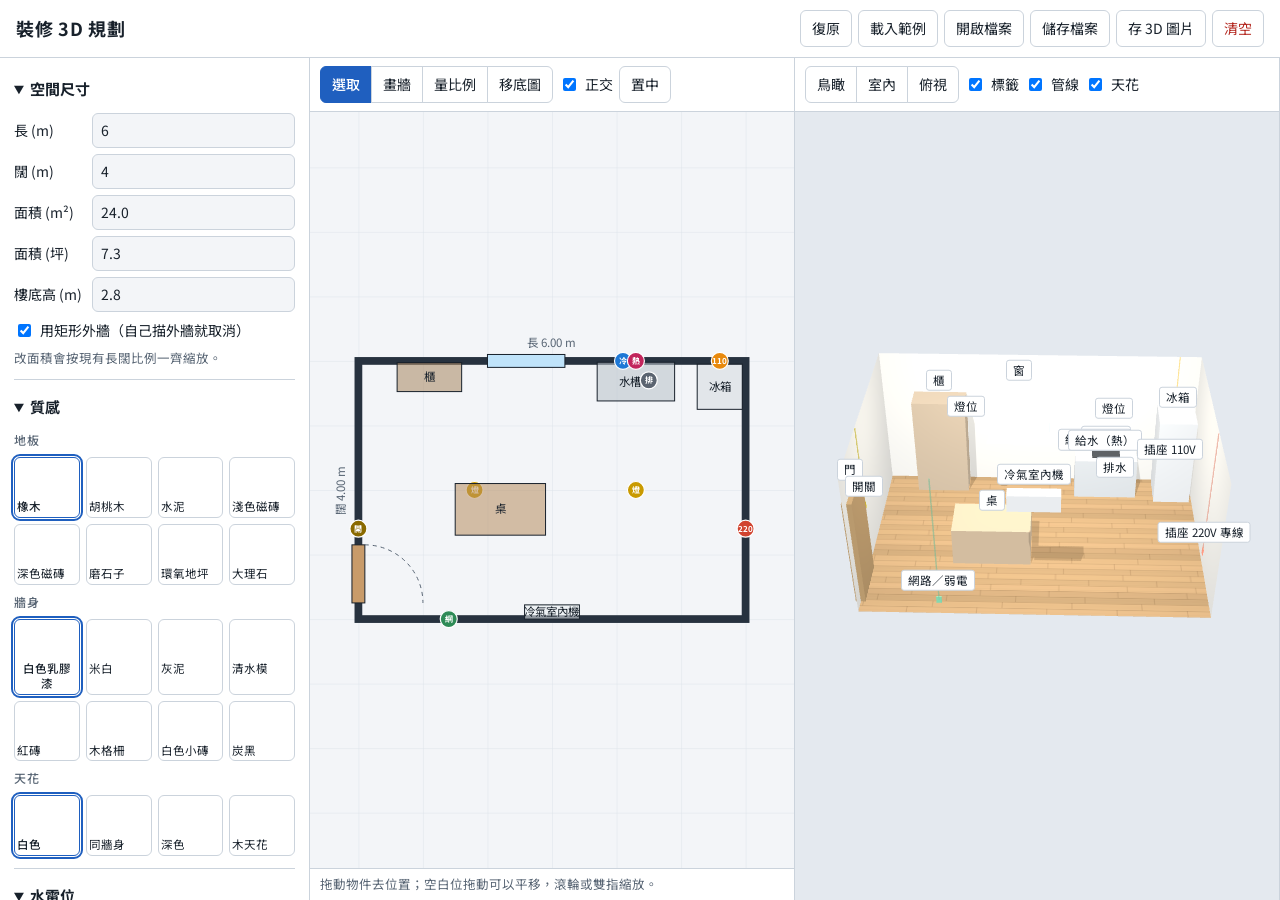
==== planner/index.html @ 6c9988e8 "Add renovation planner with 2D editor and live 3D preview Room size by length/width or area, ceiling" ====
<!doctype html>
<html lang="zh-Hant">
<head>
<meta charset="utf-8">
<meta name="viewport" content="width=device-width, initial-scale=1">
<title>裝修 3D 規劃</title>
<link rel="stylesheet" href="https://fonts.googleapis.com/css2?family=Noto+Sans+TC:wght@400;500;700&display=swap">
<link rel="stylesheet" href="style.css">
</head>
<body>
<header>
  <h1>裝修 3D 規劃</h1>
  <div class="acts">
    <button id="b-undo" title="復原上一步">復原</button>
    <button id="b-sample">載入範例</button>
    <button id="b-import">開啟檔案</button>
    <button id="b-export">儲存檔案</button>
    <button id="b-png">存 3D 圖片</button>
    <button id="b-clear" class="warn">清空</button>
    <input type="file" id="f-import" accept=".json,application/json" hidden>
  </div>
</header>

<main>
<aside id="side">
  <section id="sel" hidden>
    <h2 id="sel-title">選取中</h2>
    <div class="grid2" id="sel-fields"></div>
    <div class="row">
      <button id="sel-rot">旋轉 90°</button>
      <button id="sel-dup">複製</button>
      <button id="sel-del" class="warn">刪除</button>
    </div>
  </section>

  <details open>
    <summary>空間尺寸</summary>
    <div class="grid2">
      <label for="r-w">長 (m)</label><input id="r-w" type="number" min="1" max="60" step="0.05">
      <label for="r-d">闊 (m)</label><input id="r-d" type="number" min="1" max="60" step="0.05">
      <label for="r-a">面積 (m²)</label><input id="r-a" type="number" min="1" max="3000" step="0.1">
      <label for="r-p">面積 (坪)</label><input id="r-p" type="number" min="0.3" max="900" step="0.1">
      <label for="r-h">樓底高 (m)</label><input id="r-h" type="number" min="2" max="8" step="0.05">
    </div>
    <label class="chk"><input id="r-shell" type="checkbox"> 用矩形外牆（自己描外牆就取消）</label>
    <p class="tip">改面積會按現有長闊比例一齊縮放。</p>
  </details>

  <details open>
    <summary>質感</summary>
    <h3>地板</h3><div class="sw" id="m-floor"></div>
    <h3>牆身</h3><div class="sw" id="m-wall"></div>
    <h3>天花</h3><div class="sw" id="m-ceil"></div>
  </details>

  <details open>
    <summary>水電位</summary>
    <div class="pal" id="pal-util"></div>
    <p class="tip">㩒一下加入，再喺平面圖拖去位置。貼近牆會自動吸附上牆。</p>
    <div class="tw"><table id="sched"><thead><tr><th>項目</th><th>X</th><th>Y</th><th>離地</th></tr></thead><tbody></tbody></table></div>
  </details>

  <details>
    <summary>門窗</summary>
    <div class="pal" id="pal-open"></div>
  </details>

  <details>
    <summary>電器・傢俬</summary>
    <div class="pal" id="pal-furn"></div>
  </details>

  <details>
    <summary>平面圖底圖</summary>
    <label for="f-bg" class="filebtn">上傳平面圖（圖片或 PDF）</label>
    <input type="file" id="f-bg" accept="image/*,application/pdf,.pdf" hidden>
    <ol class="tip">
      <li>上傳之後底圖會墊喺平面下面。</li>
      <li>揀「量比例」，喺圖上㩒兩點，再輸入嗰段嘅實際長度。</li>
      <li>用「移底圖」對準位置，再用「畫牆」照住描。</li>
    </ol>
    <div class="grid2">
      <label for="bg-op">透明度</label><input id="bg-op" type="range" min="0.1" max="1" step="0.05">
    </div>
    <label class="chk"><input id="bg-show" type="checkbox"> 顯示底圖</label>
    <label class="chk"><input id="bg-3d" type="checkbox"> 3D 地面都顯示底圖</label>
    <div class="row"><button id="bg-del" class="warn">移除底圖</button></div>
  </details>
</aside>

<section id="p2d" class="pane">
  <div class="tb">
    <div class="seg" role="group" aria-label="工具">
      <button data-tool="select" aria-pressed="true">選取</button>
      <button data-tool="wall" aria-pressed="false">畫牆</button>
      <button data-tool="cal" aria-pressed="false">量比例</button>
      <button data-tool="bg" aria-pressed="false">移底圖</button>
    </div>
    <label class="chk"><input id="ortho" type="checkbox" checked> 正交</label>
    <button id="b-fit">置中</button>
    <button id="b-wend" hidden>完成畫牆</button>
  </div>
  <form id="calform" class="tb" hidden>
    <label for="cal-m">呢兩點實際距離 (m)</label>
    <input id="cal-m" type="number" min="0.01" step="0.01" required>
    <button type="submit">套用</button>
    <button type="button" id="cal-x">取消</button>
  </form>
  <svg id="plan" aria-label="平面圖編輯區"></svg>
  <div class="hint" id="hint"></div>
</section>

<section id="p3d" class="pane">
  <div class="tb">
    <div class="seg" role="group" aria-label="視角">
      <button data-view="bird">鳥瞰</button>
      <button data-view="in">室內</button>
      <button data-view="top">俯視</button>
    </div>
    <label class="chk"><input id="o-lab" type="checkbox" checked> 標籤</label>
    <label class="chk"><input id="o-pipe" type="checkbox" checked> 管線</label>
    <label class="chk"><input id="o-ceil" type="checkbox" checked> 天花</label>
  </div>
  <div id="glwrap"><canvas id="gl" aria-label="3D 預覽，可拖動旋轉"></canvas><div id="labels"></div></div>
</section>
</main>

<script src="vendor/three.min.js"></script>
<script src="vendor/OrbitControls.js"></script>
<script src="app.js"></script>
</body>
</html>
---- planner/style.css ----
/* 製圖桌：冷調紙白＋藍圖藍。左欄設定，中間平面，右邊 3D。 */
:root{
  --paper:#F3F5F8; --panel:#FFFFFF; --ink:#18212B; --dim:#586574; --line:#CBD3DC; --grid:#DDE3EA;
  --blue:#1F5FBF; --blue-ink:#FFFFFF; --wall:#27323F; --warn:#B3261E; --sel:#E8890C; --stage:#E4E9EF;
  --sans:'Noto Sans TC','PingFang TC','Microsoft JhengHei',system-ui,sans-serif;
}
@media (prefers-color-scheme:dark){:root{
  color-scheme:dark;
  --paper:#12161C; --panel:#1A2029; --ink:#E7ECF2; --dim:#9BA8B7; --line:#38424F; --grid:#252D38;
  --blue:#6FA8FF; --blue-ink:#0B1420; --wall:#DCE3EA; --warn:#FF8A80; --sel:#FFB454; --stage:#0E1217;
}}
*{box-sizing:border-box}
html,body{height:100%}
body{margin:0;background:var(--paper);color:var(--ink);font:14px/1.5 var(--sans);display:flex;flex-direction:column}
[hidden]{display:none!important}
header{display:flex;flex-wrap:wrap;gap:10px;align-items:center;justify-content:space-between;padding:10px 16px;border-bottom:1px solid var(--line);background:var(--panel)}
h1{margin:0;font-size:18px;font-weight:700;letter-spacing:.04em}
.acts,.row,.tb{display:flex;flex-wrap:wrap;gap:6px;align-items:center}
button,.filebtn{font:inherit;color:var(--ink);background:var(--panel);border:1px solid var(--line);border-radius:6px;padding:7px 11px;min-height:36px;cursor:pointer}
button:hover,.filebtn:hover{border-color:var(--blue)}
button:focus-visible,input:focus-visible,summary:focus-visible,.filebtn:focus-visible{outline:2px solid var(--blue);outline-offset:1px}
button[aria-pressed="true"]{background:var(--blue);color:var(--blue-ink);border-color:var(--blue);font-weight:500}
button.warn{color:var(--warn)}
.filebtn{display:block;text-align:center;border-style:dashed;border-color:var(--blue);color:var(--blue)}
main{flex:1;min-height:0;display:grid;grid-template-columns:310px minmax(0,1fr) minmax(0,1fr)}
#side{overflow-y:auto;border-right:1px solid var(--line);background:var(--panel);padding:8px 14px 24px;display:flex;flex-direction:column;gap:4px}
#side details,#sel{border-bottom:1px solid var(--line);padding:8px 0 12px;display:flex;flex-direction:column;gap:8px}
#side details>*:not(summary){margin-top:8px}
summary{cursor:pointer;font-weight:700;font-size:15px;padding:4px 0}
#sel{border:1px solid var(--sel);border-radius:8px;padding:10px 12px}
h2{margin:0;font-size:15px}
h3{margin:0;font-size:12px;font-weight:500;color:var(--dim);letter-spacing:.08em}
.grid2{display:grid;grid-template-columns:auto minmax(0,1fr);gap:6px 10px;align-items:center}
input[type=number],input[type=text]{font:inherit;width:100%;padding:6px 8px;border:1px solid var(--line);border-radius:6px;background:var(--paper);color:var(--ink);font-variant-numeric:tabular-nums}
input[type=range]{width:100%}
.chk{display:flex;gap:6px;align-items:center;cursor:pointer}
.tip{margin:0;font-size:12.5px;color:var(--dim);padding-left:0}
ol.tip{padding-left:18px}
.sw{display:grid;grid-template-columns:repeat(4,minmax(0,1fr));gap:6px}
.sw button{padding:0;min-height:0;display:flex;flex-direction:column;overflow:hidden;font-size:11.5px;line-height:1.3;text-align:center}
.sw button i{display:block;height:38px;background-size:cover}
.sw button span{padding:3px 2px}
.sw button[aria-pressed="true"]{outline:2px solid var(--blue);outline-offset:1px;background:var(--panel);color:var(--ink)}
.pal{display:grid;grid-template-columns:repeat(2,minmax(0,1fr));gap:6px}
.pal button{display:flex;align-items:center;gap:7px;text-align:left;padding:6px 8px;font-size:13px}
.pal button i{flex:none;width:14px;height:14px;border-radius:50%}
.pal button i.sq{border-radius:2px}
.tw{overflow-x:auto}
table{border-collapse:collapse;width:100%;font-size:12.5px;font-variant-numeric:tabular-nums}
th,td{text-align:right;padding:3px 6px;border-bottom:1px solid var(--line);white-space:nowrap}
th:first-child,td:first-child{text-align:left}
th{color:var(--dim);font-weight:500}
.pane{display:flex;flex-direction:column;min-width:0;min-height:0;border-right:1px solid var(--line)}
.tb{padding:8px 10px;border-bottom:1px solid var(--line);background:var(--panel)}
.seg{display:flex;gap:0}
.seg button{border-radius:0;margin-left:-1px}
.seg button:first-child{border-radius:6px 0 0 6px;margin-left:0}
.seg button:last-child{border-radius:0 6px 6px 0}
#calform input{width:110px}
#plan{flex:1;min-height:0;width:100%;background:var(--paper);touch-action:none;cursor:default;user-select:none}
#plan.t-wall,#plan.t-cal{cursor:crosshair}
#plan.t-bg{cursor:move}
#plan text{font-family:var(--sans);pointer-events:none;user-select:none}
.hint{padding:6px 10px;font-size:12.5px;color:var(--dim);border-top:1px solid var(--line);background:var(--panel);min-height:32px}
#glwrap{position:relative;flex:1;min-height:0;background:var(--stage)}
#gl{position:absolute;inset:0;width:100%;height:100%;display:block;touch-action:none}
#labels{position:absolute;inset:0;overflow:hidden;pointer-events:none}
.lb{position:absolute;transform:translate(-50%,-100%);padding:1px 6px;border-radius:3px;font-size:11.5px;white-space:nowrap;background:var(--panel);color:var(--ink);border:1px solid var(--line)}
@media (max-width:1000px){
  body{height:auto}
  main{display:flex;flex-direction:column}
  .pane{height:62vh;border-right:0;border-bottom:1px solid var(--line)}
  #side{order:3;border-right:0;overflow:visible}
  #p2d{order:1}#p3d{order:2}
}
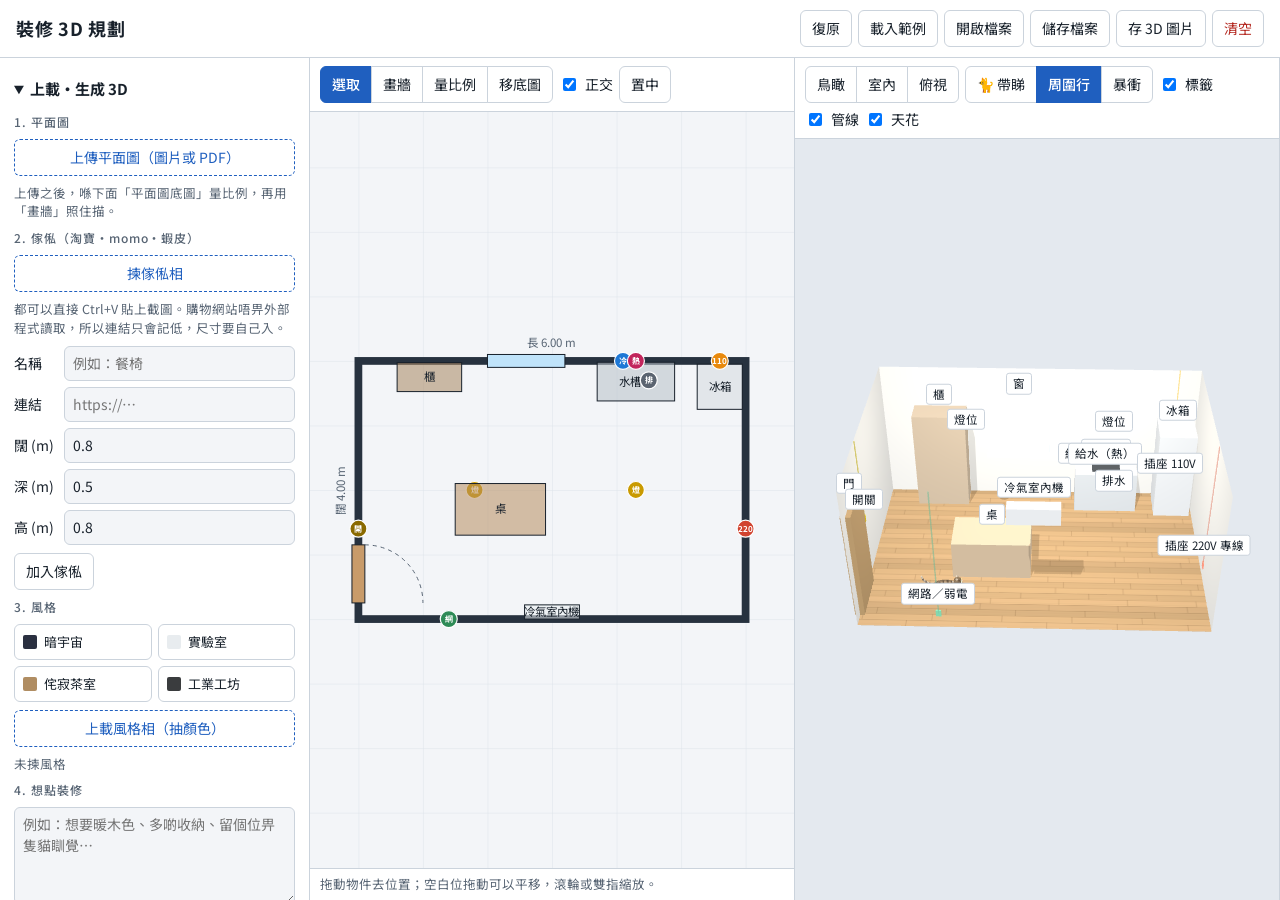
==== commit 6fc3b632: "Add cat tour/wander/zoom modes and upload-to-3D in planner - Move the tabby cat into shared assets/c" ====
--- a/planner/index.html
+++ b/planner/index.html
@@ -4,6 +4,7 @@
 <meta charset="utf-8">
 <meta name="viewport" content="width=device-width, initial-scale=1">
 <title>裝修 3D 規劃</title>
+<link rel="icon" href="../assets/favicon.svg" type="image/svg+xml">
 <link rel="stylesheet" href="https://fonts.googleapis.com/css2?family=Noto+Sans+TC:wght@400;500;700&display=swap">
 <link rel="stylesheet" href="style.css">
 </head>
@@ -32,6 +33,36 @@
       <button id="sel-del" class="warn">刪除</button>
     </div>
   </section>
+
+  <details open id="gen">
+    <summary>上載・生成 3D</summary>
+    <h3>1. 平面圖</h3>
+    <label for="f-bg" class="filebtn">上傳平面圖（圖片或 PDF）</label>
+    <p class="tip">上傳之後，喺下面「平面圖底圖」量比例，再用「畫牆」照住描。</p>
+    <h3>2. 傢俬（淘寶・momo・蝦皮）</h3>
+    <label for="fu-img" class="filebtn">揀傢俬相</label>
+    <input type="file" id="fu-img" accept="image/*" hidden>
+    <img id="fu-prev" alt="傢俬相預覽" hidden>
+    <p class="tip">都可以直接 Ctrl+V 貼上截圖。購物網站唔畀外部程式讀取，所以連結只會記低，尺寸要自己入。</p>
+    <div class="grid2">
+      <label for="fu-name">名稱</label><input id="fu-name" type="text" maxlength="30" placeholder="例如：餐椅">
+      <label for="fu-link">連結</label><input id="fu-link" type="url" placeholder="https://…">
+      <label for="fu-w">闊 (m)</label><input id="fu-w" type="number" min="0.05" max="20" step="0.05" value="0.8">
+      <label for="fu-d">深 (m)</label><input id="fu-d" type="number" min="0.05" max="20" step="0.05" value="0.5">
+      <label for="fu-h">高 (m)</label><input id="fu-h" type="number" min="0.05" max="20" step="0.05" value="0.8">
+    </div>
+    <button id="fu-add">加入傢俬</button>
+    <p class="tip" id="fu-msg" aria-live="polite"></p>
+    <h3>3. 風格</h3>
+    <div class="pal" id="st-pre"></div>
+    <label for="st-img" class="filebtn">上載風格相（抽顏色）</label>
+    <input type="file" id="st-img" accept="image/*" hidden>
+    <div id="st-cur" class="tip"></div>
+    <h3>4. 想點裝修</h3>
+    <textarea id="brief" rows="4" maxlength="1000" aria-label="想點裝修" placeholder="例如：想要暖木色、多啲收納、留個位畀隻貓瞓覺…"></textarea>
+    <p class="tip">只會存喺你部機。貓帶睇嗰陣會讀返出嚟。</p>
+    <button id="b-gen" class="primary">生成 3D・貓帶睇</button>
+  </details>
 
   <details open>
     <summary>空間尺寸</summary>
@@ -117,6 +148,11 @@
       <button data-view="in">室內</button>
       <button data-view="top">俯視</button>
     </div>
+    <div class="seg" role="group" aria-label="貓模式">
+      <button data-cm="tour" aria-pressed="false">🐈 帶睇</button>
+      <button data-cm="wander" aria-pressed="true">周圍行</button>
+      <button data-cm="zoom" aria-pressed="false">暴衝</button>
+    </div>
     <label class="chk"><input id="o-lab" type="checkbox" checked> 標籤</label>
     <label class="chk"><input id="o-pipe" type="checkbox" checked> 管線</label>
     <label class="chk"><input id="o-ceil" type="checkbox" checked> 天花</label>
@@ -127,6 +163,7 @@
 
 <script src="vendor/three.min.js"></script>
 <script src="vendor/OrbitControls.js"></script>
+<script src="../assets/cat.js"></script>
 <script src="app.js"></script>
 </body>
 </html>
--- a/planner/style.css
+++ b/planner/style.css
@@ -31,8 +31,17 @@
 h2{margin:0;font-size:15px}
 h3{margin:0;font-size:12px;font-weight:500;color:var(--dim);letter-spacing:.08em}
 .grid2{display:grid;grid-template-columns:auto minmax(0,1fr);gap:6px 10px;align-items:center}
-input[type=number],input[type=text]{font:inherit;width:100%;padding:6px 8px;border:1px solid var(--line);border-radius:6px;background:var(--paper);color:var(--ink);font-variant-numeric:tabular-nums}
+input[type=number],input[type=text],input[type=url],textarea{font:inherit;width:100%;padding:6px 8px;border:1px solid var(--line);border-radius:6px;background:var(--paper);color:var(--ink);font-variant-numeric:tabular-nums}
 input[type=range]{width:100%}
+textarea{resize:vertical;min-height:72px;line-height:1.5}
+textarea:focus-visible{outline:2px solid var(--blue);outline-offset:1px}
+button.primary{background:var(--blue);color:var(--blue-ink);border-color:var(--blue);font-weight:700}
+#fu-prev{display:block;max-width:100%;max-height:140px;margin-inline:auto;object-fit:contain;border:1px solid var(--line);border-radius:6px;background:#fff}
+#st-cur{display:flex;flex-wrap:wrap;gap:6px;align-items:center}
+#st-cur img{width:44px;height:44px;object-fit:cover;border-radius:4px;border:1px solid var(--line)}
+#st-cur i{display:inline-block;width:20px;height:20px;border-radius:4px;border:1px solid var(--line)}
+.sel-photo{grid-column:1/-1;max-width:100%;max-height:120px;object-fit:contain;justify-self:center}
+#sel-fields a{color:var(--blue);overflow-wrap:anywhere}
 .chk{display:flex;gap:6px;align-items:center;cursor:pointer}
 .tip{margin:0;font-size:12.5px;color:var(--dim);padding-left:0}
 ol.tip{padding-left:18px}
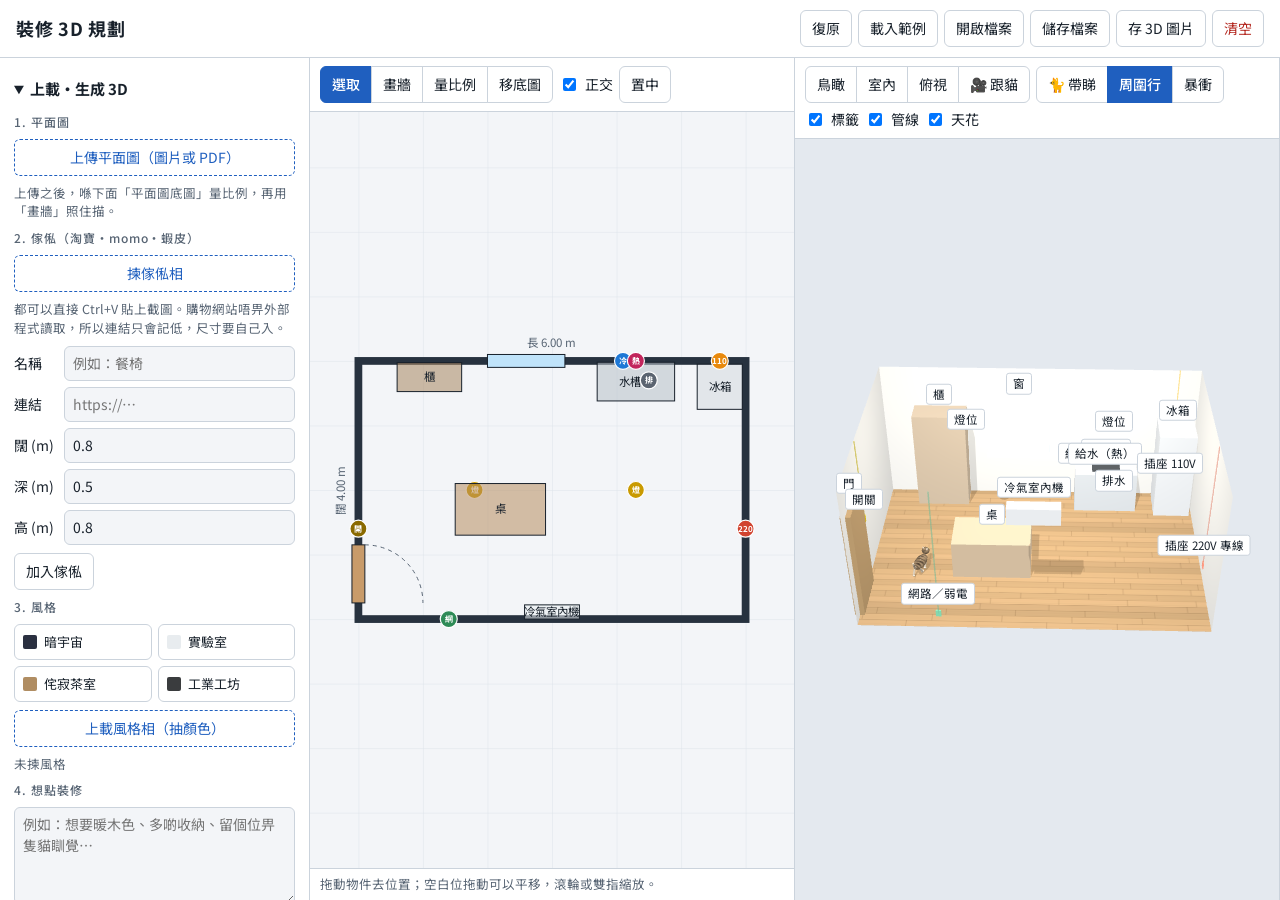
==== commit b36aed95: "Add follow-cat view and 360° orbit at tour stops - New "🎥 跟貓" view on both pages: the follow camera " ====
--- a/planner/index.html
+++ b/planner/index.html
@@ -147,6 +147,7 @@
       <button data-view="bird">鳥瞰</button>
       <button data-view="in">室內</button>
       <button data-view="top">俯視</button>
+      <button id="v-follow" aria-pressed="false">🎥 跟貓</button>
     </div>
     <div class="seg" role="group" aria-label="貓模式">
       <button data-cm="tour" aria-pressed="false">🐈 帶睇</button>
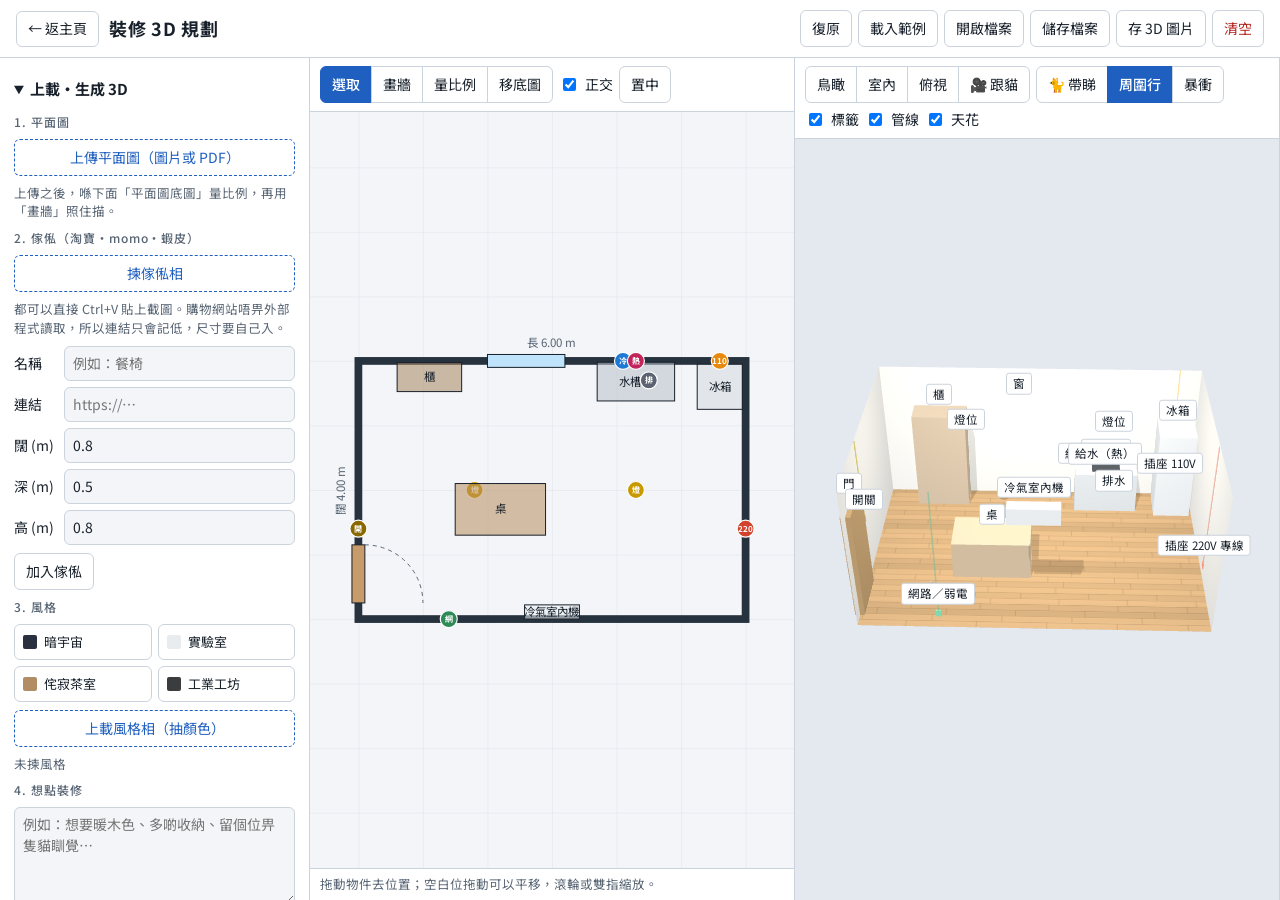
==== commit ba323c5a: "Add home button to the planner header "← 返主頁" next to the planner title links back to the Studio pag" ====
--- a/planner/index.html
+++ b/planner/index.html
@@ -10,7 +10,7 @@
 </head>
 <body>
 <header>
-  <h1>裝修 3D 規劃</h1>
+  <div class="title"><a id="to-home" href="../">← 返主頁</a><h1>裝修 3D 規劃</h1></div>
   <div class="acts">
     <button id="b-undo" title="復原上一步">復原</button>
     <button id="b-sample">載入範例</button>
--- a/planner/style.css
+++ b/planner/style.css
@@ -15,6 +15,10 @@
 [hidden]{display:none!important}
 header{display:flex;flex-wrap:wrap;gap:10px;align-items:center;justify-content:space-between;padding:10px 16px;border-bottom:1px solid var(--line);background:var(--panel)}
 h1{margin:0;font-size:18px;font-weight:700;letter-spacing:.04em}
+.title{display:flex;align-items:center;gap:10px;min-width:0}
+#to-home{display:inline-flex;align-items:center;min-height:36px;padding:6px 11px;border:1px solid var(--line);border-radius:6px;color:var(--ink);text-decoration:none;white-space:nowrap}
+#to-home:hover{border-color:var(--blue)}
+#to-home:focus-visible{outline:2px solid var(--blue);outline-offset:1px}
 .acts,.row,.tb{display:flex;flex-wrap:wrap;gap:6px;align-items:center}
 button,.filebtn{font:inherit;color:var(--ink);background:var(--panel);border:1px solid var(--line);border-radius:6px;padding:7px 11px;min-height:36px;cursor:pointer}
 button:hover,.filebtn:hover{border-color:var(--blue)}
@@ -71,7 +75,7 @@
 #plan.t-bg{cursor:move}
 #plan text{font-family:var(--sans);pointer-events:none;user-select:none}
 .hint{padding:6px 10px;font-size:12.5px;color:var(--dim);border-top:1px solid var(--line);background:var(--panel);min-height:32px}
-#glwrap{position:relative;flex:1;min-height:0;background:var(--stage)}
+#glwrap{position:relative;flex:1;min-height:0;background:var(--stage);overflow:hidden}
 #gl{position:absolute;inset:0;width:100%;height:100%;display:block;touch-action:none}
 #labels{position:absolute;inset:0;overflow:hidden;pointer-events:none}
 .lb{position:absolute;transform:translate(-50%,-100%);padding:1px 6px;border-radius:3px;font-size:11.5px;white-space:nowrap;background:var(--panel);color:var(--ink);border:1px solid var(--line)}
@@ -81,4 +85,5 @@
   .pane{height:62vh;border-right:0;border-bottom:1px solid var(--line)}
   #side{order:3;border-right:0;overflow:visible}
   #p2d{order:1}#p3d{order:2}
+  .lb{font-size:10.5px;padding:0 4px}
 }
